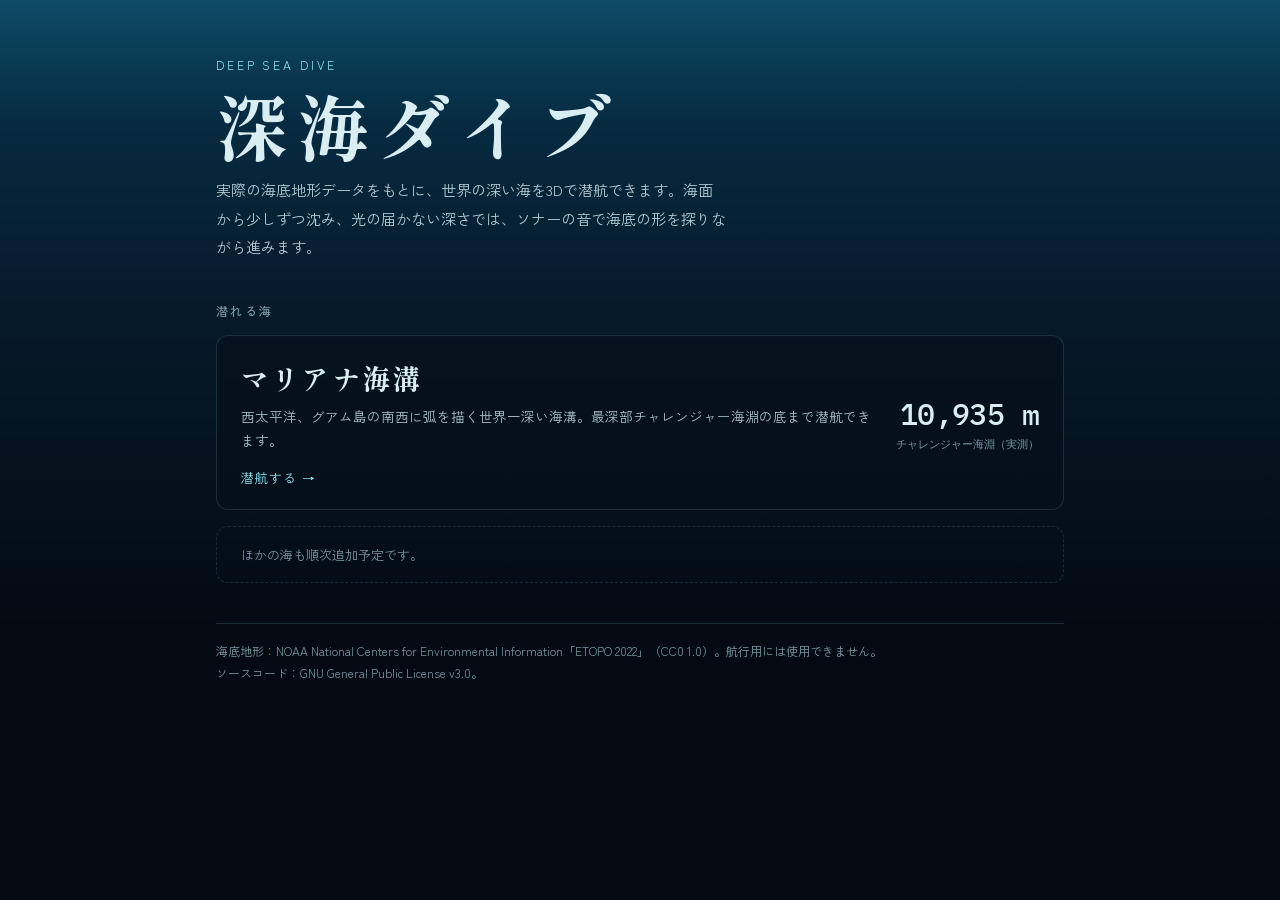
==== index.html @ a91b1457 "深海ダイブ: マリアナ海溝を公開 実際の海底地形データ（NOAA ETOPO 2022）で潜航・ソナー探査できる three.js サイト。 海を追加できるよう engine/ と seas/<id>" ====
<!doctype html>
<html lang="ja">
<head>
<meta charset="utf-8">
<meta name="viewport" content="width=device-width, initial-scale=1, viewport-fit=cover">
<title>深海ダイブ</title>
<meta name="description" content="実際の海底地形データで、世界の深い海を3Dで潜航・探査できるサイト。">
<meta property="og:title" content="深海ダイブ">
<meta property="og:description" content="実際の海底地形データで、世界の深い海を3Dで潜航しよう。">
<meta property="og:type" content="website">
<link rel="preconnect" href="https://fonts.googleapis.com">
<link rel="stylesheet" href="https://fonts.googleapis.com/css2?family=Shippori+Mincho+B1:wght@600;800&family=Zen+Kaku+Gothic+New:wght@400;500;700&family=IBM+Plex+Mono:wght@400;500&display=swap">
<style>
:root {
  color-scheme: dark;
  --abyss: #030a12;
  --deep: #061a2a;
  --line: rgba(140, 210, 230, 0.16);
  --ink: #d9eef2;
  --muted: #7896a1;
  --sonar: #8ee6f2;
  --serif: "Shippori Mincho B1", "Yu Mincho", "Hiragino Mincho ProN", serif;
  --sans: "Zen Kaku Gothic New", "Hiragino Sans", "Yu Gothic UI", "Meiryo", sans-serif;
  --mono: "IBM Plex Mono", ui-monospace, "Consolas", monospace;
}
*, *::before, *::after { box-sizing: border-box; }
html { -webkit-text-size-adjust: 100%; }
body {
  margin: 0; min-height: 100vh; color: var(--ink); font-family: var(--sans); font-size: 15px;
  background: linear-gradient(180deg, #0d4b66 0%, #062a40 14%, var(--deep) 34%, var(--abyss) 70%) fixed;
}
main { max-width: 880px; margin: 0 auto; padding: calc(56px + env(safe-area-inset-top, 0px)) 16px calc(48px + env(safe-area-inset-bottom, 0px)); display: grid; gap: 40px; }
header { display: grid; gap: 12px; }
.eyebrow { font-size: 12px; letter-spacing: .24em; color: var(--sonar); }
h1 { margin: 0; font-family: var(--serif); font-weight: 800; font-size: clamp(40px, 9vw, 72px); letter-spacing: .12em; line-height: 1.1; text-wrap: balance; }
.lead { margin: 0; max-width: 34em; line-height: 1.9; color: #b3cad1; }
.seas { display: grid; gap: 16px; }
.seas h2 { margin: 0; font-size: 12px; letter-spacing: .2em; color: var(--muted); font-weight: 500; }
.sea { display: grid; grid-template-columns: 1fr auto; gap: 16px 24px; align-items: end; padding: 22px 24px; border: 1px solid var(--line);
  border-radius: 12px; background: rgba(4, 16, 26, .6); color: inherit; text-decoration: none; transition: border-color .2s, background .2s; }
.sea:hover, .sea:focus-visible { border-color: var(--sonar); background: rgba(8, 30, 44, .7); outline: none; }
.sea h3 { margin: 0 0 6px; font-family: var(--serif); font-size: 28px; letter-spacing: .08em; }
.sea p { margin: 0; font-size: 13.5px; line-height: 1.8; color: #a9c1c8; }
.depth { font-family: var(--mono); font-variant-numeric: tabular-nums; text-align: right; }
.depth b { display: block; font-size: 30px; font-weight: 500; letter-spacing: -.02em; }
.depth span { font-size: 11px; color: var(--muted); }
.go { grid-column: 1 / -1; font-size: 13px; color: var(--sonar); letter-spacing: .08em; }
.soon { padding: 18px 24px; border: 1px dashed var(--line); border-radius: 12px; color: var(--muted); font-size: 13px; }
footer { font-size: 12px; line-height: 1.8; color: var(--muted); border-top: 1px solid var(--line); padding-top: 16px; }
footer a { color: var(--sonar); }
@media (max-width: 520px) {
  .sea { grid-template-columns: 1fr; }
  .depth { text-align: left; }
}
@media (prefers-reduced-motion: reduce) { .sea { transition: none; } }
</style>
</head>
<body>
<main>
  <header>
    <div class="eyebrow">DEEP SEA DIVE</div>
    <h1>深海ダイブ</h1>
    <p class="lead">実際の海底地形データをもとに、世界の深い海を3Dで潜航できます。海面から少しずつ沈み、光の届かない深さでは、ソナーの音で海底の形を探りながら進みます。</p>
  </header>

  <section class="seas" aria-labelledby="seasTitle">
    <h2 id="seasTitle">潜れる海</h2>
    <a class="sea" href="seas/mariana/">
      <div>
        <h3>マリアナ海溝</h3>
        <p>西太平洋、グアム島の南西に弧を描く世界一深い海溝。最深部チャレンジャー海淵の底まで潜航できます。</p>
      </div>
      <div class="depth"><b>10,935 m</b><span>チャレンジャー海淵（実測）</span></div>
      <div class="go">潜航する →</div>
    </a>
    <div class="soon">ほかの海も順次追加予定です。</div>
  </section>

  <footer>
    海底地形：NOAA National Centers for Environmental Information「ETOPO 2022」（CC0 1.0）。航行用には使用できません。<br>
    ソースコード：GNU General Public License v3.0。
  </footer>
</main>
</body>
</html>
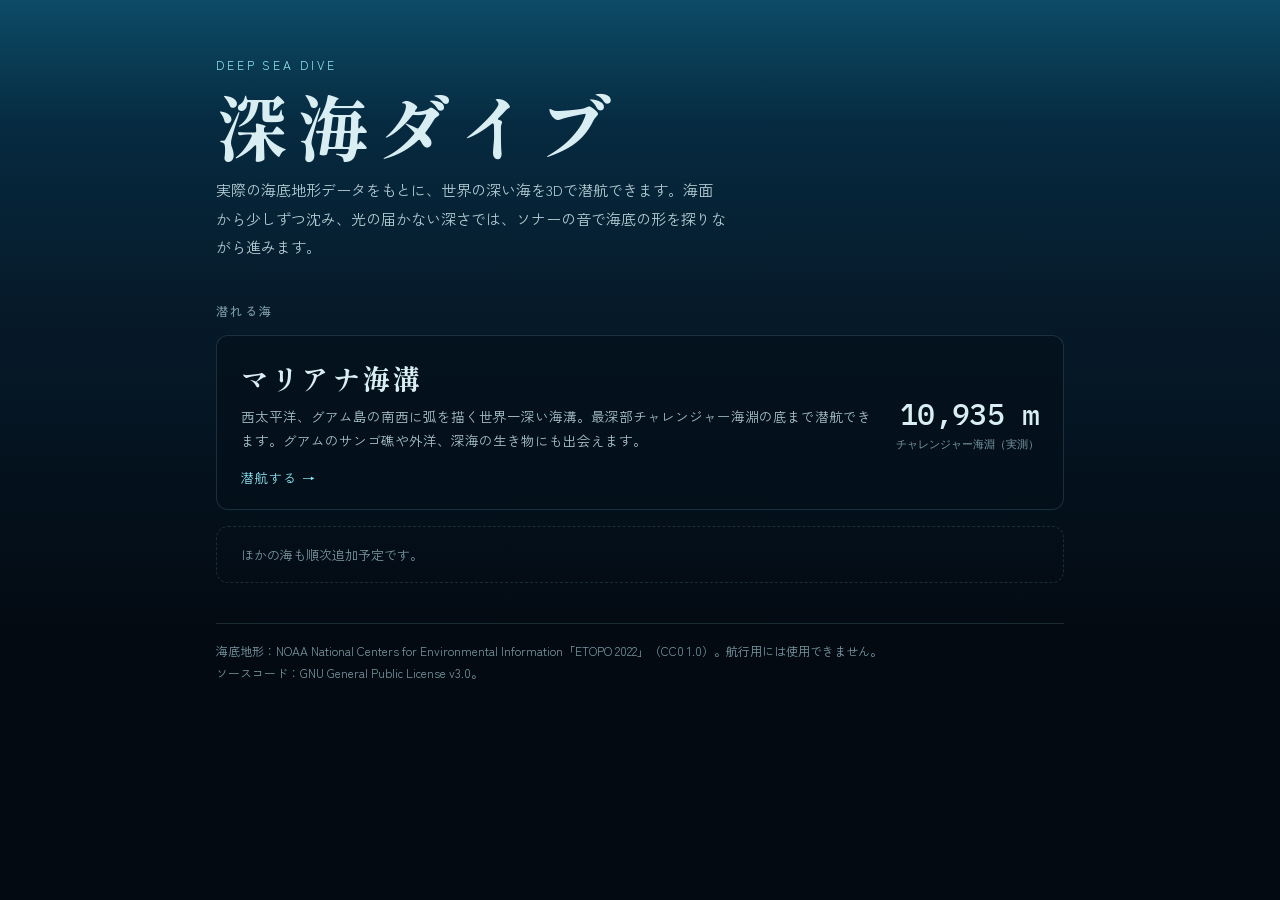
==== commit 5eea9aab: "生き物を公開する（公開前の扱いを外す） - config.js の status: 'preview' をすべて外す（生き物 38 種類・見どころ・左の欄の説明）。クロトガリザメを加える - サンゴ礁" ====
--- a/index.html
+++ b/index.html
@@ -68,7 +68,7 @@
     <a class="sea" href="seas/mariana/">
       <div>
         <h3>マリアナ海溝</h3>
-        <p>西太平洋、グアム島の南西に弧を描く世界一深い海溝。最深部チャレンジャー海淵の底まで潜航できます。</p>
+        <p>西太平洋、グアム島の南西に弧を描く世界一深い海溝。最深部チャレンジャー海淵の底まで潜航できます。グアムのサンゴ礁や外洋、深海の生き物にも出会えます。</p>
       </div>
       <div class="depth"><b>10,935 m</b><span>チャレンジャー海淵（実測）</span></div>
       <div class="go">潜航する →</div>
